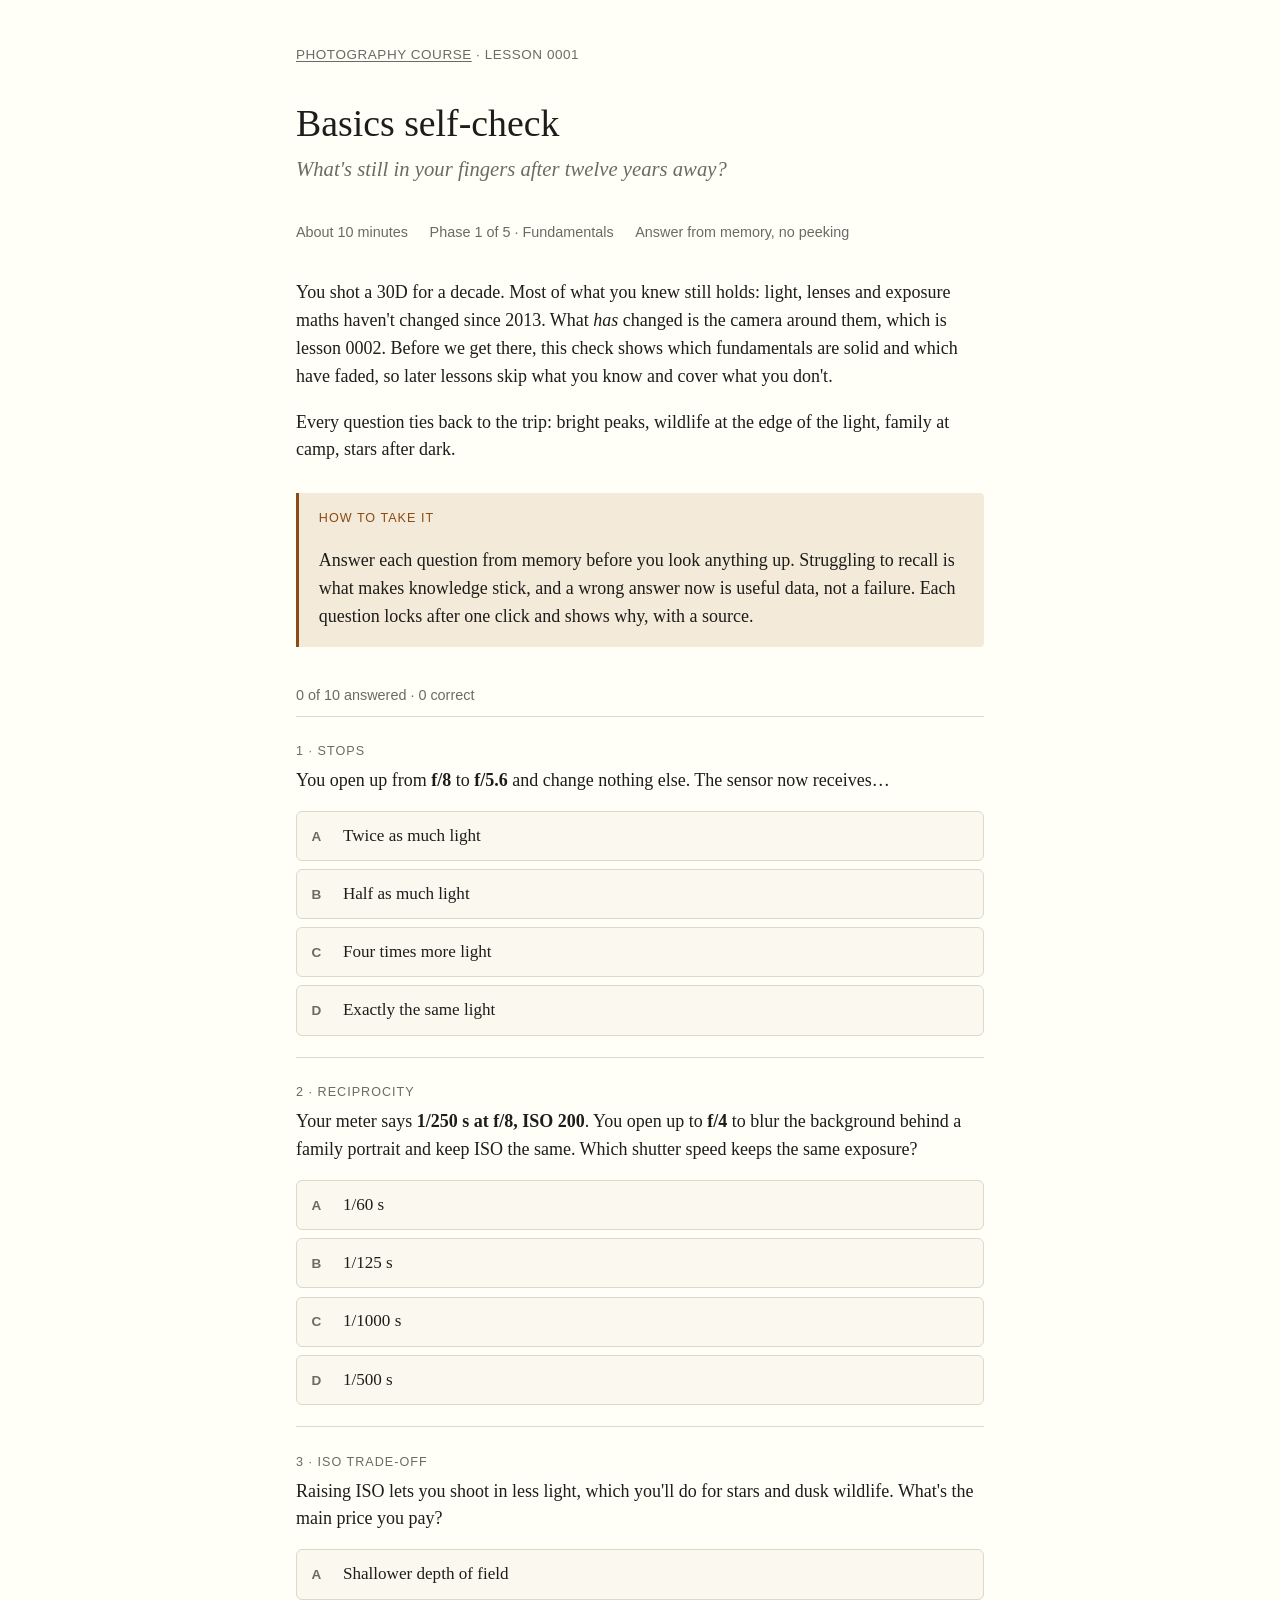
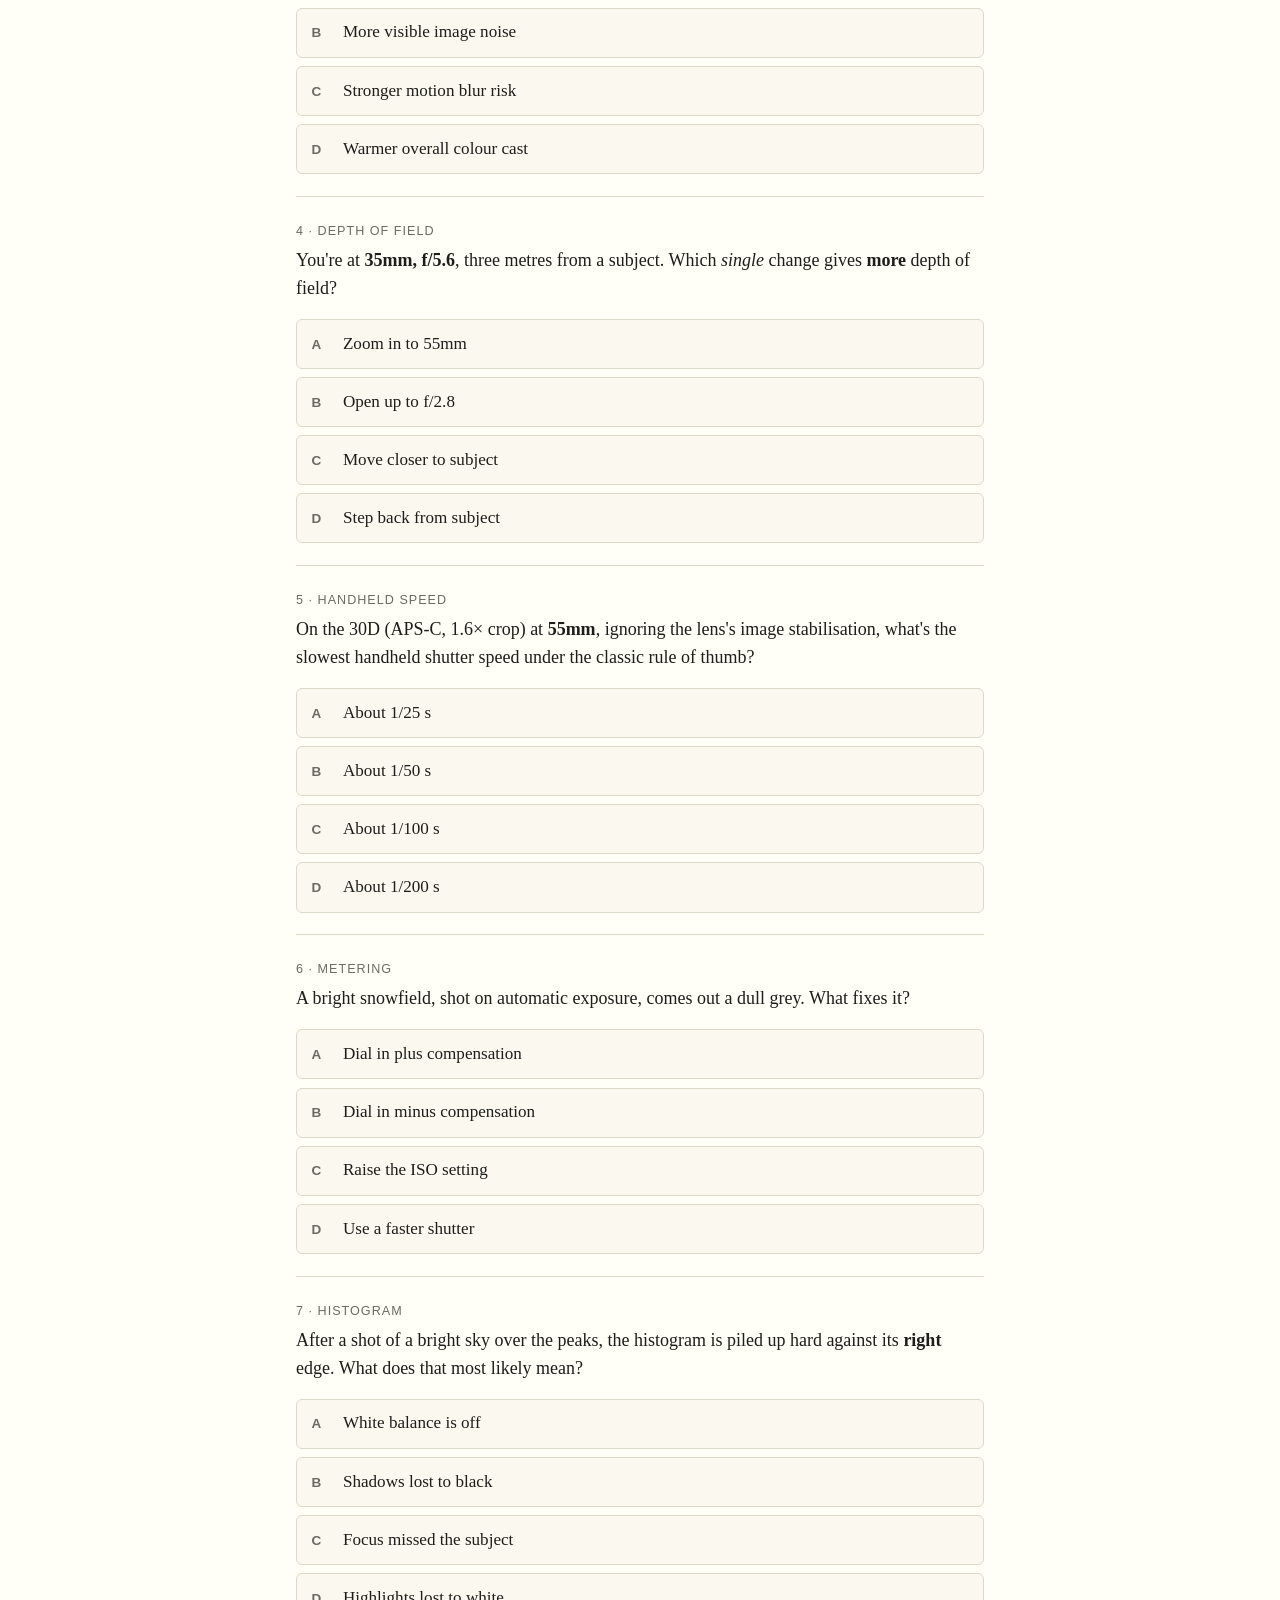
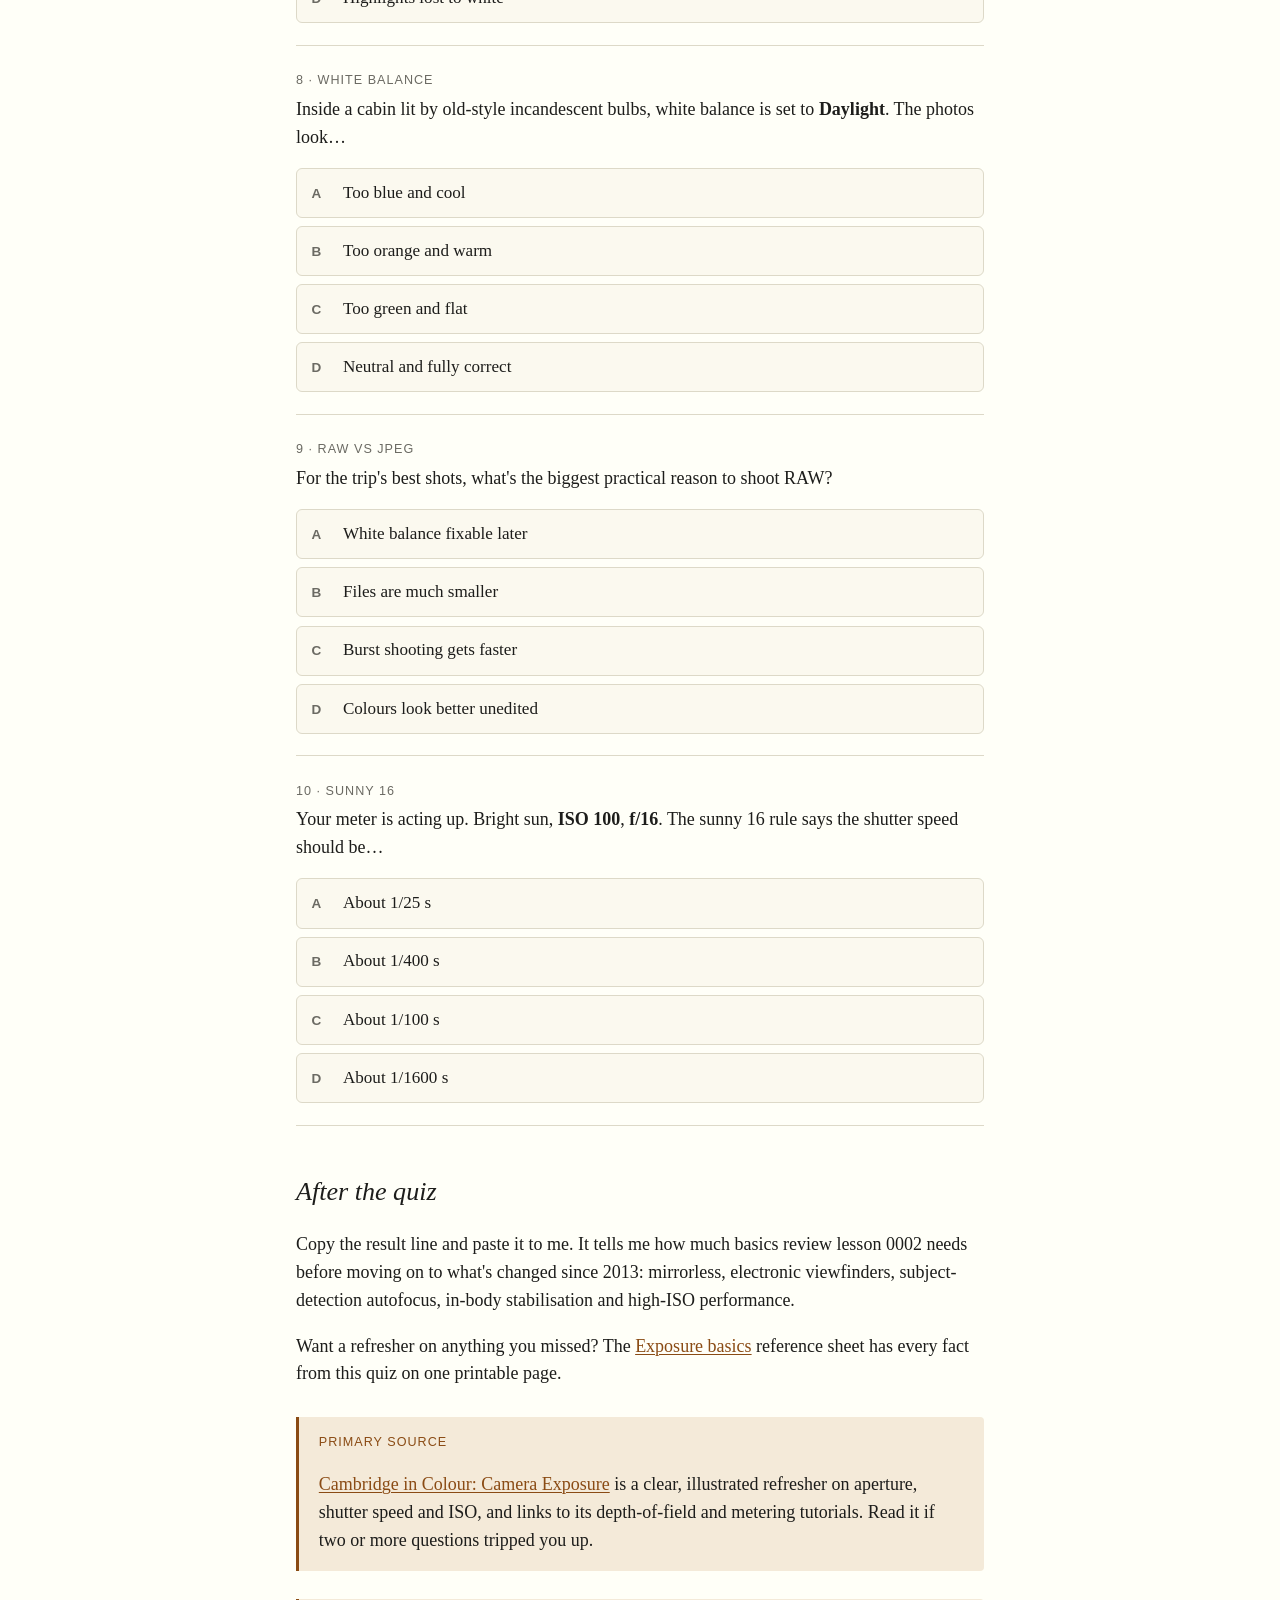
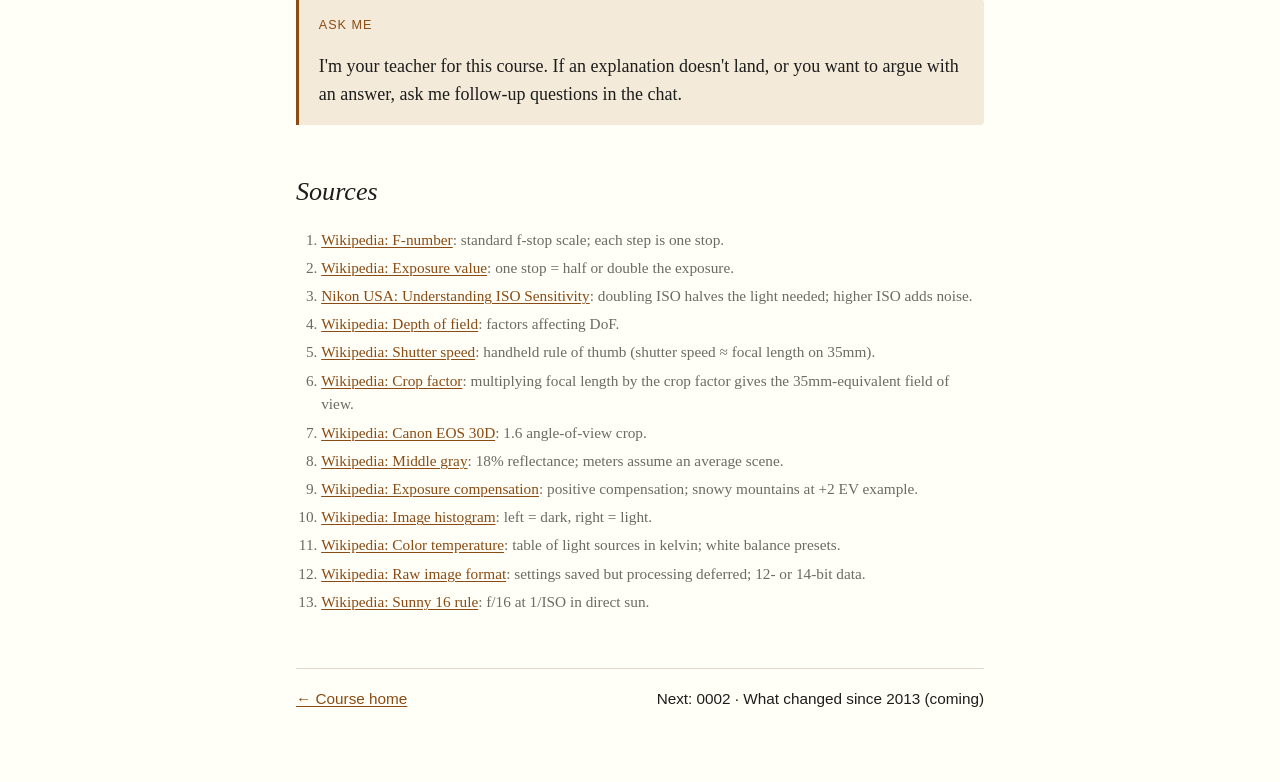
==== lessons/0001-basics-self-check.html @ 01425e30 "Set up teaching workspace and lesson 0001 (basics self-check) Adds the mission, notes, resources, fi" ====
<!doctype html>
<html lang="en">
<head>
<meta charset="utf-8">
<meta name="viewport" content="width=device-width, initial-scale=1">
<title>0001 · Basics self-check</title>
<link rel="stylesheet" href="../assets/course.css">
<link rel="stylesheet" href="../assets/quiz.css">
</head>
<body>
<main>

<nav class="crumbs"><a href="../index.html">Photography course</a> · Lesson 0001</nav>

<h1>Basics self-check</h1>
<p class="subtitle">What's still in your fingers after twelve years away?</p>

<div class="meta">
  <span>About 10 minutes</span>
  <span>Phase 1 of 5 · Fundamentals</span>
  <span>Answer from memory, no peeking</span>
</div>

<p>You shot a 30D for a decade. Most of what you knew still holds: light, lenses and exposure maths haven't changed since 2013. What <em>has</em> changed is the camera around them, which is lesson 0002. Before we get there, this check shows which fundamentals are solid and which have faded, so later lessons skip what you know and cover what you don't.</p>

<p>Every question ties back to the trip: bright peaks, wildlife at the edge of the light, family at camp, stars after dark.</p>

<div class="callout">
  <span class="label">How to take it</span>
  <p>Answer each question from memory before you look anything up. Struggling to recall is what makes knowledge stick, and a wrong answer now is useful data, not a failure. Each question locks after one click and shows why, with a source.</p>
</div>

<div class="quiz" data-quiz="quiz-data" data-lesson="0001"></div>

<script type="application/json" id="quiz-data">
[
  {
    "topic": "Stops",
    "q": "You open up from <strong>f/8</strong> to <strong>f/5.6</strong> and change nothing else. The sensor now receives…",
    "options": ["Twice as much light", "Half as much light", "Four times more light", "Exactly the same light"],
    "answer": 0,
    "explain": "f/5.6 is one full stop wider than f/8 in the standard f-stop scale (f/1, 1.4, 2, 2.8, 4, 5.6, 8, 11, 16, 22…), and one stop is a doubling or halving of exposure. <a href=\"#s1\">[1]</a> <a href=\"#s2\">[2]</a>"
  },
  {
    "topic": "Reciprocity",
    "q": "Your meter says <strong>1/250 s at f/8, ISO 200</strong>. You open up to <strong>f/4</strong> to blur the background behind a family portrait and keep ISO the same. Which shutter speed keeps the same exposure?",
    "options": ["1/60 s", "1/125 s", "1/1000 s", "1/500 s"],
    "answer": 2,
    "explain": "f/8 → f/5.6 → f/4 is two stops more light, so the shutter must give two stops less: 1/250 → 1/500 → 1/1000 s. Equal exposure means trading stop for stop between settings. <a href=\"#s1\">[1]</a> <a href=\"#s2\">[2]</a>"
  },
  {
    "topic": "ISO trade-off",
    "q": "Raising ISO lets you shoot in less light, which you'll do for stars and dusk wildlife. What's the main price you pay?",
    "options": ["Shallower depth of field", "More visible image noise", "Stronger motion blur risk", "Warmer overall colour cast"],
    "answer": 1,
    "explain": "Each doubling of ISO halves the light the camera needs, but higher ISO means more noise, the digital version of film grain. How much noise modern sensors show at high ISO is one of the big changes since 2013, coming in lesson 0002. <a href=\"#s3\">[3]</a>"
  },
  {
    "topic": "Depth of field",
    "q": "You're at <strong>35mm, f/5.6</strong>, three metres from a subject. Which <em>single</em> change gives <strong>more</strong> depth of field?",
    "options": ["Zoom in to 55mm", "Open up to f/2.8", "Move closer to subject", "Step back from subject"],
    "answer": 3,
    "explain": "Depth of field grows with subject distance and with f-number, and shrinks with longer focal length or a wider aperture. Of these four, only stepping back increases it. <a href=\"#s4\">[4]</a>"
  },
  {
    "topic": "Handheld speed",
    "q": "On the 30D (APS-C, 1.6× crop) at <strong>55mm</strong>, ignoring the lens's image stabilisation, what's the slowest handheld shutter speed under the classic rule of thumb?",
    "options": ["About 1/25 s", "About 1/50 s", "About 1/100 s", "About 1/200 s"],
    "answer": 2,
    "explain": "The film-era rule says use a shutter speed close to the focal length, but it assumes 35mm film. Multiply by the crop factor first: 55 × 1.6 = 88mm equivalent, so about 1/100 s. 1/50 s is the trap: it forgets the crop. Stabilisation lets you go slower, and that matters a lot for modern cameras. <a href=\"#s5\">[5]</a> <a href=\"#s6\">[6]</a> <a href=\"#s7\">[7]</a>"
  },
  {
    "topic": "Metering",
    "q": "A bright snowfield, shot on automatic exposure, comes out a dull grey. What fixes it?",
    "options": ["Dial in plus compensation", "Dial in minus compensation", "Raise the ISO setting", "Use a faster shutter"],
    "answer": 0,
    "explain": "Meters assume the scene averages out to middle grey (about 18% reflectance), so they darken a bright scene toward grey. Positive exposure compensation (for example +1 to +2 EV) brings the white back. <a href=\"#s8\">[8]</a> <a href=\"#s9\">[9]</a>"
  },
  {
    "topic": "Histogram",
    "q": "After a shot of a bright sky over the peaks, the histogram is piled up hard against its <strong>right</strong> edge. What does that most likely mean?",
    "options": ["White balance is off", "Shadows lost to black", "Focus missed the subject", "Highlights lost to white"],
    "answer": 3,
    "explain": "The histogram runs from dark on the left, through midtones, to bright on the right. A pile-up at the right edge means tones pushed to pure white, with highlight detail lost. <a href=\"#s10\">[10]</a>"
  },
  {
    "topic": "White balance",
    "q": "Inside a cabin lit by old-style incandescent bulbs, white balance is set to <strong>Daylight</strong>. The photos look…",
    "options": ["Too blue and cool", "Too orange and warm", "Too green and flat", "Neutral and fully correct"],
    "answer": 1,
    "explain": "Incandescent lamps are about 2,400 K and daylight about 5,500–6,500 K. Lower colour temperature looks warmer and more orange, so a Daylight setting leaves the orange cast in. <a href=\"#s11\">[11]</a>"
  },
  {
    "topic": "RAW vs JPEG",
    "q": "For the trip's best shots, what's the biggest practical reason to shoot RAW?",
    "options": ["White balance fixable later", "Files are much smaller", "Burst shooting gets faster", "Colours look better unedited"],
    "answer": 0,
    "explain": "A RAW file stores the in-camera settings without applying them, so white balance and the other settings can be redone later. It also keeps 12–14 bits per channel against JPEG's 8, which gives much more room to recover highlights and shadows. The trade-offs are bigger files and needing to edit, which suits your plan to edit after the trip. <a href=\"#s12\">[12]</a>"
  },
  {
    "topic": "Sunny 16",
    "q": "Your meter is acting up. Bright sun, <strong>ISO 100</strong>, <strong>f/16</strong>. The sunny 16 rule says the shutter speed should be…",
    "options": ["About 1/25 s", "About 1/400 s", "About 1/100 s", "About 1/1600 s"],
    "answer": 2,
    "explain": "In direct sun at f/16, set the shutter to the reciprocal of the ISO: 1/100 s at ISO 100, or 1/125 s if that's the nearest setting. It's a useful sanity check on any meter. <a href=\"#s13\">[13]</a>"
  }
]
</script>

<h2>After the quiz</h2>
<p>Copy the result line and paste it to me. It tells me how much basics review lesson 0002 needs before moving on to what's changed since 2013: mirrorless, electronic viewfinders, subject-detection autofocus, in-body stabilisation and high-ISO performance.</p>
<p>Want a refresher on anything you missed? The <a href="../reference/exposure-basics.html">Exposure basics</a> reference sheet has every fact from this quiz on one printable page.</p>

<div class="callout">
  <span class="label">Primary source</span>
  <p><a href="https://www.cambridgeincolour.com/tutorials/camera-exposure.htm">Cambridge in Colour: Camera Exposure</a> is a clear, illustrated refresher on aperture, shutter speed and ISO, and links to its depth-of-field and metering tutorials. Read it if two or more questions tripped you up.</p>
</div>

<div class="callout">
  <span class="label">Ask me</span>
  <p>I'm your teacher for this course. If an explanation doesn't land, or you want to argue with an answer, ask me follow-up questions in the chat.</p>
</div>

<h2>Sources</h2>
<ol class="sources">
  <li id="s1"><a href="https://en.wikipedia.org/wiki/F-number">Wikipedia: F-number</a>: standard f-stop scale; each step is one stop.</li>
  <li id="s2"><a href="https://en.wikipedia.org/wiki/Exposure_value">Wikipedia: Exposure value</a>: one stop = half or double the exposure.</li>
  <li id="s3"><a href="https://www.nikonusa.com/learn-and-explore/c/tips-and-techniques/understanding-iso-sensitivity">Nikon USA: Understanding ISO Sensitivity</a>: doubling ISO halves the light needed; higher ISO adds noise.</li>
  <li id="s4"><a href="https://en.wikipedia.org/wiki/Depth_of_field">Wikipedia: Depth of field</a>: factors affecting DoF.</li>
  <li id="s5"><a href="https://en.wikipedia.org/wiki/Shutter_speed">Wikipedia: Shutter speed</a>: handheld rule of thumb (shutter speed ≈ focal length on 35mm).</li>
  <li id="s6"><a href="https://en.wikipedia.org/wiki/Crop_factor">Wikipedia: Crop factor</a>: multiplying focal length by the crop factor gives the 35mm-equivalent field of view.</li>
  <li id="s7"><a href="https://en.wikipedia.org/wiki/Canon_EOS_30D">Wikipedia: Canon EOS 30D</a>: 1.6 angle-of-view crop.</li>
  <li id="s8"><a href="https://en.wikipedia.org/wiki/Middle_gray">Wikipedia: Middle gray</a>: 18% reflectance; meters assume an average scene.</li>
  <li id="s9"><a href="https://en.wikipedia.org/wiki/Exposure_compensation">Wikipedia: Exposure compensation</a>: positive compensation; snowy mountains at +2 EV example.</li>
  <li id="s10"><a href="https://en.wikipedia.org/wiki/Image_histogram">Wikipedia: Image histogram</a>: left = dark, right = light.</li>
  <li id="s11"><a href="https://en.wikipedia.org/wiki/Color_temperature">Wikipedia: Color temperature</a>: table of light sources in kelvin; white balance presets.</li>
  <li id="s12"><a href="https://en.wikipedia.org/wiki/Raw_image_format">Wikipedia: Raw image format</a>: settings saved but processing deferred; 12- or 14-bit data.</li>
  <li id="s13"><a href="https://en.wikipedia.org/wiki/Sunny_16_rule">Wikipedia: Sunny 16 rule</a>: f/16 at 1/ISO in direct sun.</li>
</ol>

<nav class="lesson-nav">
  <a href="../index.html">← Course home</a>
  <span class="planned">Next: 0002 · What changed since 2013 (coming)</span>
</nav>

</main>
<script src="../assets/quiz.js" defer></script>
</body>
</html>
---- assets/course.css ----
/* Shared stylesheet for every page in the course. Tufte-inspired: one
   readable column, generous whitespace, quiet colour, prints cleanly. */

:root {
  --bg: #fffff8;
  --fg: #1d1d1b;
  --muted: #6b6a63;
  --rule: #ddd9c8;
  --accent: #8a4b14;     /* warm "golden hour" brown */
  --accent-soft: #f4ead9;
  --good: #2f6b3a;
  --good-soft: #e3efe2;
  --bad: #9b2c2c;
  --bad-soft: #f6e3e1;
  --card: #fbf9ef;
  --serif: "Iowan Old Style", "Palatino Linotype", Palatino, "Book Antiqua", Georgia, serif;
  --sans: -apple-system, BlinkMacSystemFont, "Segoe UI", Roboto, "Helvetica Neue", Arial, sans-serif;
  --mono: ui-monospace, SFMono-Regular, Menlo, Consolas, monospace;
}

@media (prefers-color-scheme: dark) {
  :root {
    --bg: #161614;
    --fg: #e8e6dc;
    --muted: #a19f94;
    --rule: #34332d;
    --accent: #e0a96d;
    --accent-soft: #2c2418;
    --good: #8cc79a;
    --good-soft: #1c2b1f;
    --bad: #e79a92;
    --bad-soft: #321c1a;
    --card: #1e1e1b;
  }
}

* { box-sizing: border-box; }

html { font-size: 18px; }
body {
  margin: 0;
  background: var(--bg);
  color: var(--fg);
  font-family: var(--serif);
  line-height: 1.55;
  -webkit-text-size-adjust: 100%;
}

main, .page {
  max-width: 40rem;
  margin: 0 auto;
  padding: 2.5rem 16px 4rem;
}

/* ---- Top bar --------------------------------------------------------- */
.crumbs {
  font-family: var(--sans);
  font-size: 0.75rem;
  letter-spacing: 0.04em;
  text-transform: uppercase;
  color: var(--muted);
  margin-bottom: 2rem;
}
.crumbs a { color: var(--muted); }

/* ---- Type ------------------------------------------------------------ */
h1 {
  font-weight: 400;
  font-size: 2.1rem;
  line-height: 1.15;
  margin: 0 0 0.4rem;
}
.subtitle {
  font-style: italic;
  color: var(--muted);
  font-size: 1.15rem;
  margin: 0 0 2rem;
}
h2 {
  font-weight: 400;
  font-style: italic;
  font-size: 1.45rem;
  margin: 2.6rem 0 0.6rem;
}
h3 {
  font-weight: 600;
  font-size: 1rem;
  margin: 1.6rem 0 0.4rem;
}
p, li { hyphens: auto; }
a { color: var(--accent); text-decoration-thickness: 1px; text-underline-offset: 2px; }
a:hover { text-decoration-thickness: 2px; }
code, kbd { font-family: var(--mono); font-size: 0.85em; }
hr { border: 0; border-top: 1px solid var(--rule); margin: 2.5rem 0; }

.meta {
  font-family: var(--sans);
  font-size: 0.8rem;
  color: var(--muted);
  display: flex;
  flex-wrap: wrap;
  gap: 0.4rem 1.2rem;
  margin-bottom: 2rem;
}

/* Citation markers: small superscript links to the Sources list. */
sup.cite { font-family: var(--sans); font-size: 0.65em; line-height: 0; }
sup.cite a { text-decoration: none; }

/* ---- Callouts -------------------------------------------------------- */
.callout {
  border-left: 3px solid var(--accent);
  background: var(--accent-soft);
  padding: 0.9rem 1.1rem;
  margin: 1.6rem 0;
  border-radius: 0 4px 4px 0;
}
.callout > :first-child { margin-top: 0; }
.callout > :last-child { margin-bottom: 0; }
.callout .label {
  display: block;
  font-family: var(--sans);
  font-size: 0.7rem;
  letter-spacing: 0.08em;
  text-transform: uppercase;
  color: var(--accent);
  margin-bottom: 0.3rem;
}

/* ---- Tables (reference sheets) -------------------------------------- */
table {
  border-collapse: collapse;
  width: 100%;
  margin: 1rem 0 1.5rem;
  font-size: 0.9rem;
}
th, td {
  text-align: left;
  vertical-align: top;
  padding: 0.4rem 0.6rem 0.4rem 0;
  border-bottom: 1px solid var(--rule);
}
th {
  font-family: var(--sans);
  font-weight: 600;
  font-size: 0.72rem;
  letter-spacing: 0.05em;
  text-transform: uppercase;
  color: var(--muted);
}
.table-wrap { overflow-x: auto; }

/* ---- Lists of lessons / docs (index) -------------------------------- */
.toc { list-style: none; padding: 0; margin: 0.6rem 0 0; }
.toc li {
  display: flex;
  gap: 0.9rem;
  align-items: baseline;
  padding: 0.55rem 0;
  border-bottom: 1px solid var(--rule);
}
.toc .num { font-family: var(--mono); font-size: 0.8rem; color: var(--muted); min-width: 2.6rem; }
.toc .desc { display: block; color: var(--muted); font-size: 0.9rem; }
.toc .planned { color: var(--muted); }

.roadmap { padding-left: 1.2rem; }
.roadmap li { margin: 0.3rem 0; }
.roadmap .now { font-weight: 600; }

/* ---- Sources --------------------------------------------------------- */
.sources { font-size: 0.85rem; color: var(--muted); padding-left: 1.4rem; }
.sources li { margin: 0.25rem 0; }
.sources li:target { background: var(--accent-soft); }

/* ---- Lesson footer nav ---------------------------------------------- */
.lesson-nav {
  display: flex;
  justify-content: space-between;
  gap: 1rem;
  font-family: var(--sans);
  font-size: 0.85rem;
  margin-top: 3rem;
  padding-top: 1rem;
  border-top: 1px solid var(--rule);
}

/* ---- Print ----------------------------------------------------------- */
@media print {
  html { font-size: 11pt; }
  body { background: #fff; color: #000; }
  main, .page { max-width: none; padding: 0; }
  a { color: #000; }
  .crumbs, .lesson-nav, .no-print { display: none !important; }
  .callout { background: none; border-left-color: #000; }
  h2, h3 { break-after: avoid; }
  table, .callout { break-inside: avoid; }
}
---- assets/quiz.css ----
/* Styles for assets/quiz.js. Builds on the tokens in course.css. */

.quiz { margin: 1.5rem 0 2rem; }

.quiz-progress {
  font-family: var(--sans);
  font-size: 0.8rem;
  color: var(--muted);
  position: sticky;
  top: 0;
  background: var(--bg);
  padding: 0.5rem 0;
  margin: 0;
  border-bottom: 1px solid var(--rule);
  z-index: 1;
}

.quiz-q {
  padding: 1.4rem 0 1.2rem;
  border-bottom: 1px solid var(--rule);
}
.quiz-topic {
  font-family: var(--sans);
  font-size: 0.7rem;
  letter-spacing: 0.08em;
  text-transform: uppercase;
  color: var(--muted);
  margin: 0 0 0.3rem;
}
.quiz-stem { margin: 0 0 0.9rem; }

.quiz-options { display: grid; gap: 0.45rem; }
.quiz-opt {
  display: flex;
  gap: 0.75rem;
  align-items: baseline;
  width: 100%;
  text-align: left;
  font: inherit;
  font-size: 0.95rem;
  color: var(--fg);
  background: var(--card);
  border: 1px solid var(--rule);
  border-radius: 6px;
  padding: 0.6rem 0.8rem;
  cursor: pointer;
  transition: border-color 0.15s, background 0.15s;
}
.quiz-opt:hover:not(:disabled) { border-color: var(--accent); }
.quiz-opt:focus-visible { outline: 2px solid var(--accent); outline-offset: 2px; }
.quiz-opt:disabled { cursor: default; }
.quiz-letter {
  font-family: var(--sans);
  font-size: 0.75rem;
  font-weight: 600;
  color: var(--muted);
  min-width: 1rem;
}
.quiz-opt.is-correct { border-color: var(--good); background: var(--good-soft); }
.quiz-opt.is-correct .quiz-letter { color: var(--good); }
.quiz-opt.is-wrong { border-color: var(--bad); background: var(--bad-soft); }
.quiz-opt.is-wrong .quiz-letter { color: var(--bad); }

.quiz-feedback {
  margin-top: 0.8rem;
  font-size: 0.92rem;
  padding: 0.7rem 0.9rem;
  border-radius: 4px;
}
.quiz-feedback.good { background: var(--good-soft); }
.quiz-feedback.bad { background: var(--bad-soft); }
.quiz-feedback strong { font-weight: 600; }

.quiz-summary {
  margin-top: 2rem;
  padding: 1.2rem;
  background: var(--accent-soft);
  border-radius: 6px;
}
.quiz-score { font-size: 2.2rem; margin: 0 0 0.4rem; }
.quiz-line {
  font-family: var(--mono);
  font-size: 0.82rem;
  white-space: pre-wrap;
  background: var(--bg);
  border: 1px solid var(--rule);
  padding: 0.6rem 0.8rem;
  border-radius: 4px;
}
.quiz-copy {
  font-family: var(--sans);
  font-size: 0.85rem;
  color: var(--bg);
  background: var(--accent);
  border: 0;
  border-radius: 4px;
  padding: 0.5rem 0.9rem;
  cursor: pointer;
}

@media print {
  .quiz-progress { position: static; }
  .quiz-copy { display: none; }
}
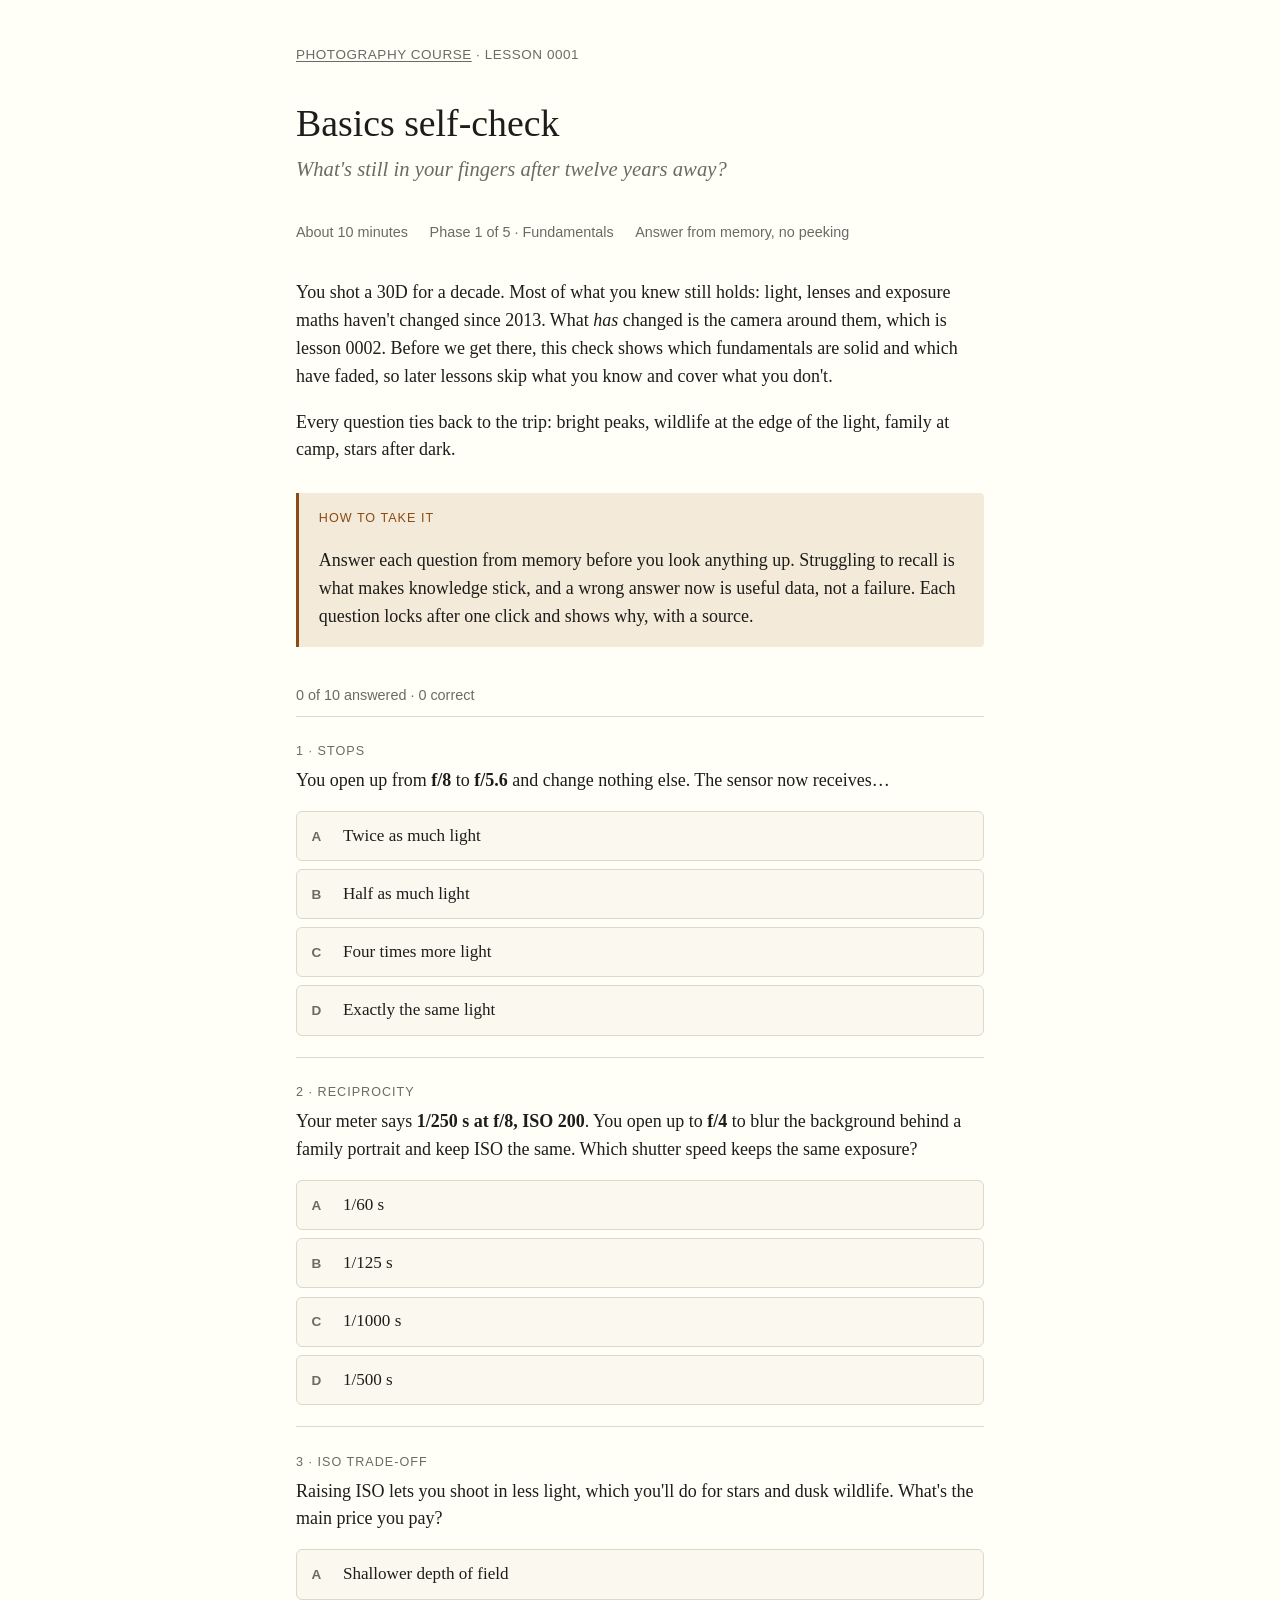
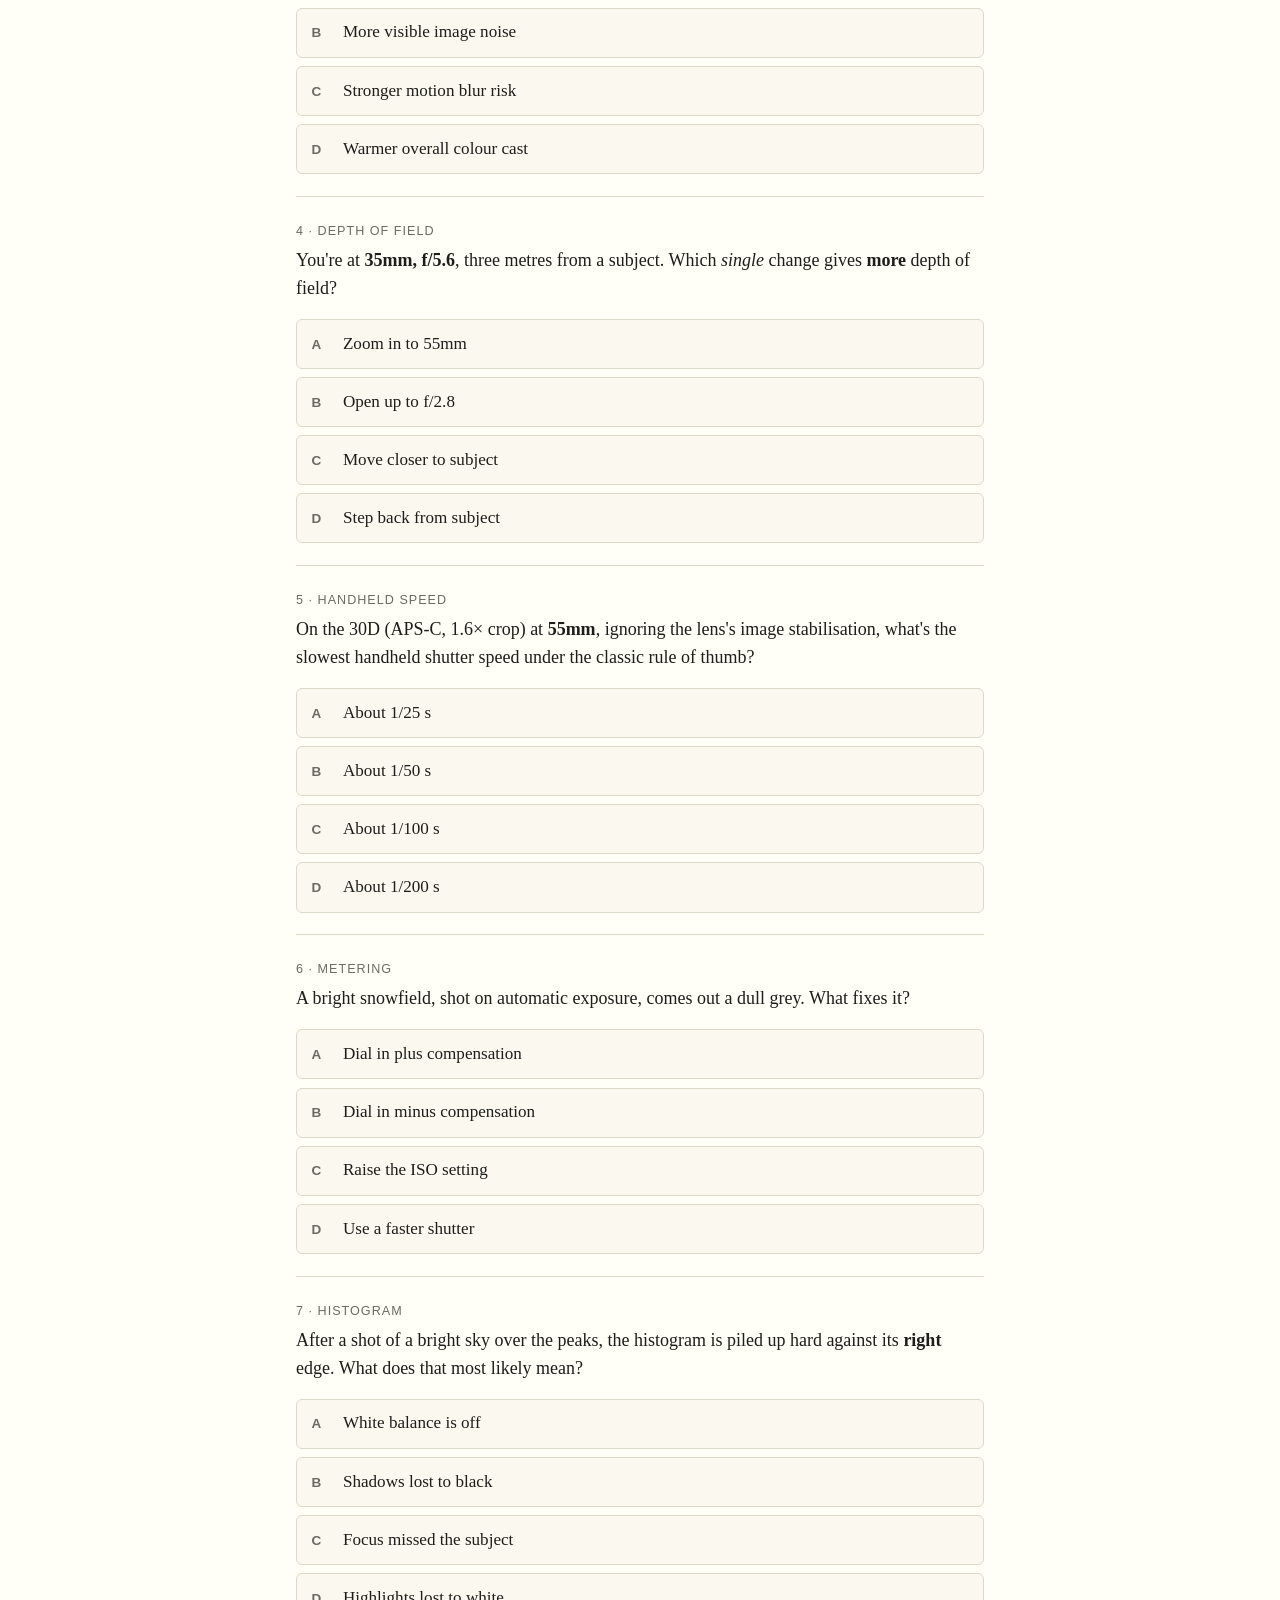
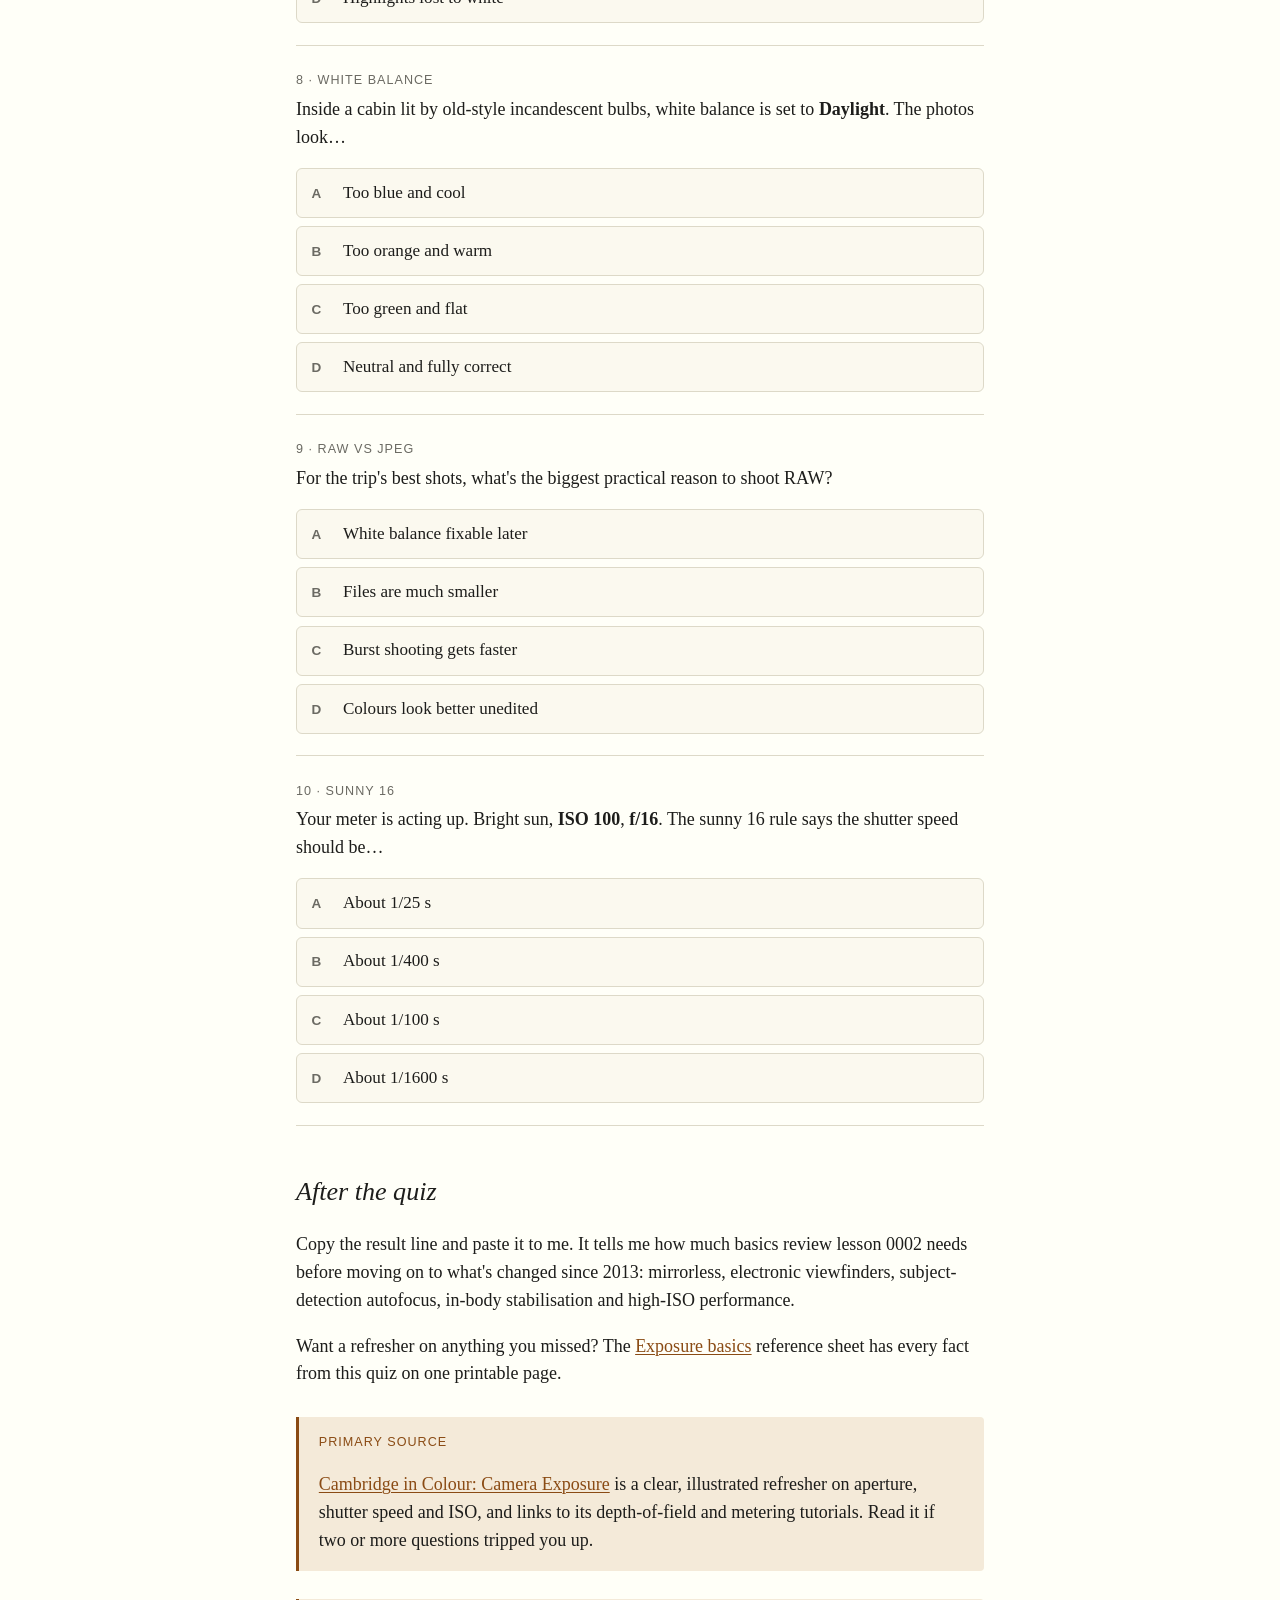
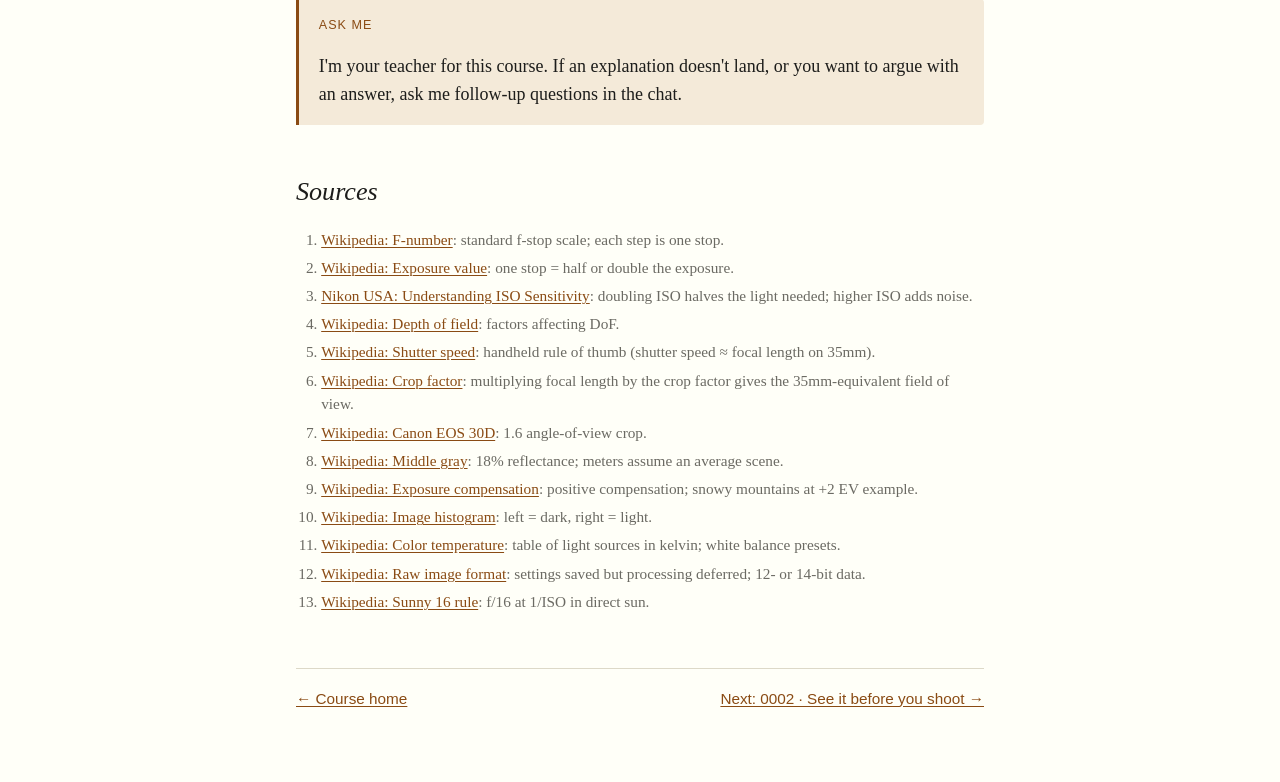
==== commit e9f00473: "Lesson 0002: see it before you shoot (EVF, exposure simulation, IBIS) Adds a reusable viewfinder sim" ====
--- a/lessons/0001-basics-self-check.html
+++ b/lessons/0001-basics-self-check.html
@@ -140,7 +140,7 @@
 
 <nav class="lesson-nav">
   <a href="../index.html">← Course home</a>
-  <span class="planned">Next: 0002 · What changed since 2013 (coming)</span>
+  <a href="0002-see-it-before-you-shoot.html">Next: 0002 · See it before you shoot →</a>
 </nav>
 
 </main>
--- a/assets/course.css
+++ b/assets/course.css
@@ -18,8 +18,10 @@
   --mono: ui-monospace, SFMono-Regular, Menlo, Consolas, monospace;
 }
 
+/* Dark theme: follows the OS unless the viewer explicitly chose light;
+   an explicit dark choice (data-theme) also wins. */
 @media (prefers-color-scheme: dark) {
-  :root {
+  :root:not([data-theme="light"]) {
     --bg: #161614;
     --fg: #e8e6dc;
     --muted: #a19f94;
@@ -31,7 +33,22 @@
     --bad: #e79a92;
     --bad-soft: #321c1a;
     --card: #1e1e1b;
+    color-scheme: dark;
   }
+}
+:root[data-theme="dark"] {
+  --bg: #161614;
+  --fg: #e8e6dc;
+  --muted: #a19f94;
+  --rule: #34332d;
+  --accent: #e0a96d;
+  --accent-soft: #2c2418;
+  --good: #8cc79a;
+  --good-soft: #1c2b1f;
+  --bad: #e79a92;
+  --bad-soft: #321c1a;
+  --card: #1e1e1b;
+  color-scheme: dark;
 }
 
 * { box-sizing: border-box; }
@@ -49,7 +66,9 @@
 main, .page {
   max-width: 40rem;
   margin: 0 auto;
-  padding: 2.5rem 16px 4rem;
+  padding-block: 2.5rem 4rem;
+  padding-left: max(16px, env(safe-area-inset-left, 0px));
+  padding-right: max(16px, env(safe-area-inset-right, 0px));
 }
 
 /* ---- Top bar --------------------------------------------------------- */
--- a/assets/quiz.css
+++ b/assets/quiz.css
@@ -7,7 +7,7 @@
   font-size: 0.8rem;
   color: var(--muted);
   position: sticky;
-  top: 0;
+  top: env(safe-area-inset-top, 0px);
   background: var(--bg);
   padding: 0.5rem 0;
   margin: 0;
